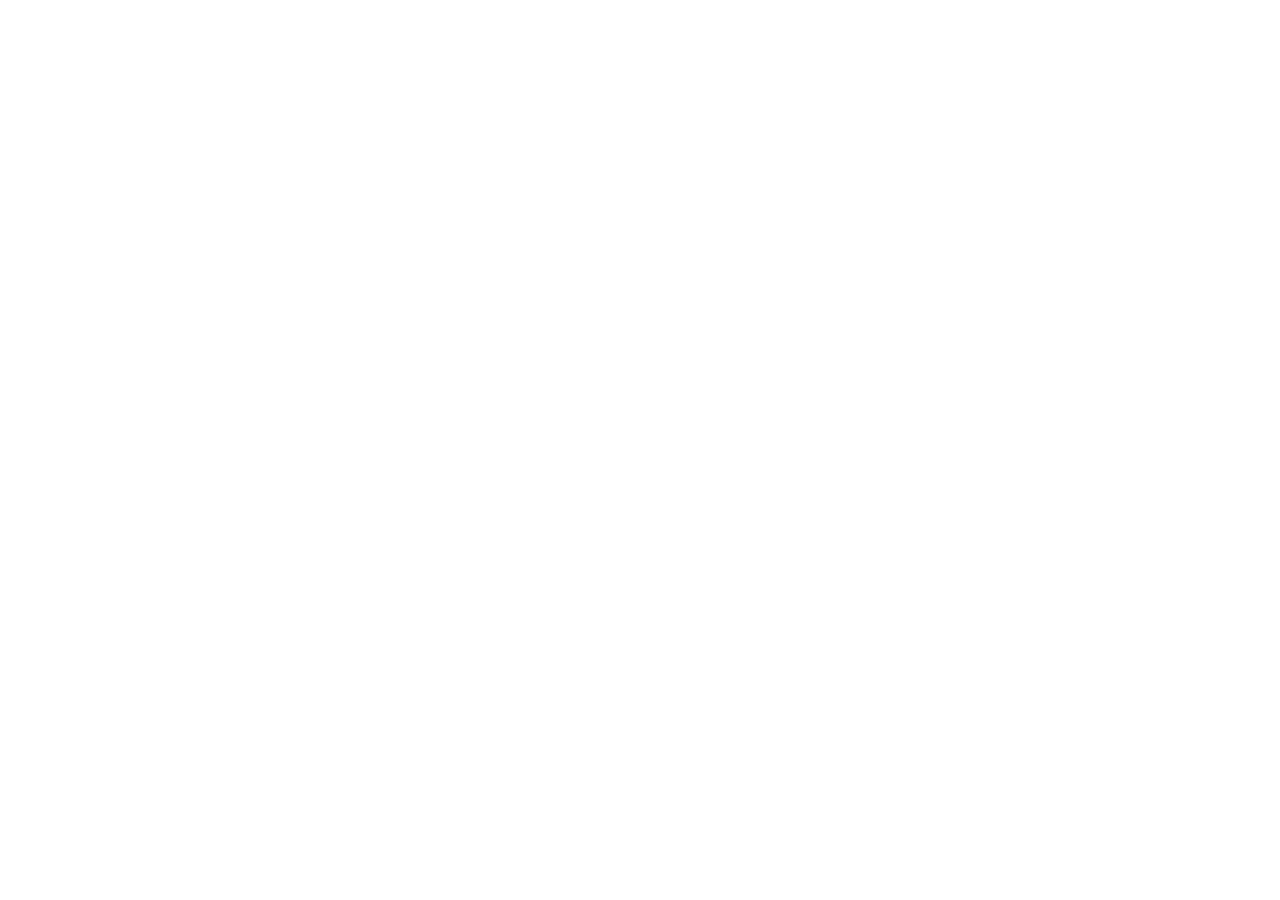
==== index.html @ 2390a3c1 "Rename 1-index.html to index.html" ====
<!doctype html><html><head><meta charset="utf-8"><meta name="viewport" content="width=device-width,initial-scale=1,maximum-scale=1"><title>USPS boxes in NYC</title><link rel="stylesheet" href="entry.css"></head><body><div id="root"></div><script src="entry.js"></script></body></html>
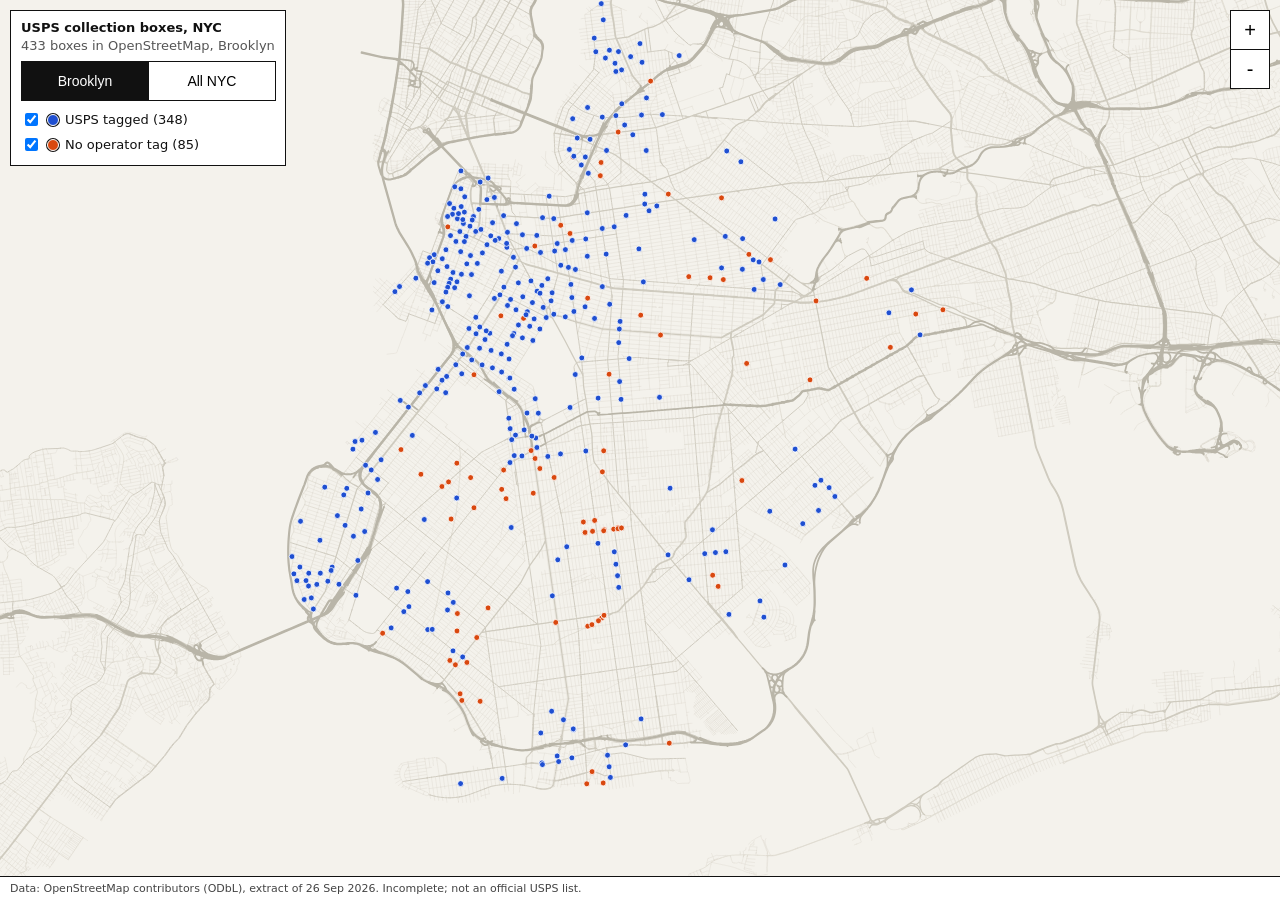
==== commit 1df452f5: "Update script source in index.html" ====
--- a/index.html
+++ b/index.html
@@ -1 +1 @@
-<!doctype html><html><head><meta charset="utf-8"><meta name="viewport" content="width=device-width,initial-scale=1,maximum-scale=1"><title>USPS boxes in NYC</title><link rel="stylesheet" href="entry.css"></head><body><div id="root"></div><script src="entry.js"></script></body></html>
+<!doctype html><html><head><meta charset="utf-8"><meta name="viewport" content="width=device-width,initial-scale=1,maximum-scale=1"><title>USPS boxes in NYC</title><link rel="stylesheet" href="entry.css"></head><body><div id="root"></div><script src="4-entry.js"></script></body></html>
--- a/entry.css
+++ b/entry.css
@@ -0,0 +1 @@
+html,body,#root{margin:0;height:100%}.map{position:fixed;inset:0;background:#f4f2ec;font:13px/1.4 system-ui,sans-serif;color:#111}.map canvas{width:100%;height:100%;display:block;touch-action:none;cursor:grab}.bar{position:absolute;top:10px;left:10px;background:#fff;border:1px solid #111;padding:8px 10px;max-width:260px}.title{font-weight:700}.sub{color:#555;margin-bottom:6px}.bar label{display:flex;align-items:center;gap:6px;padding:3px 0}.dot{width:10px;height:10px;border-radius:50%;display:inline-block;border:1px solid #fff;box-shadow:0 0 0 1px #111}.dot.a{background:#1f4fd1}.dot.b{background:#d9480f}.zoom{position:absolute;right:10px;top:10px;display:flex;flex-direction:column}.zoom button{width:40px;height:40px;background:#fff;border:1px solid #111;font-size:20px;margin-bottom:-1px}.info{position:absolute;left:10px;bottom:34px;background:#fff;border:1px solid #111;padding:8px 10px}.src{position:absolute;left:0;right:0;bottom:0;background:#fff;border-top:1px solid #111;padding:4px 10px;font-size:11px;color:#444}.seg{display:flex;margin:4px 0 6px}.seg button{flex:1;height:40px;border:1px solid #111;background:#fff;font-size:14px;margin-right:-1px}.seg button.on{background:#111;color:#fff}
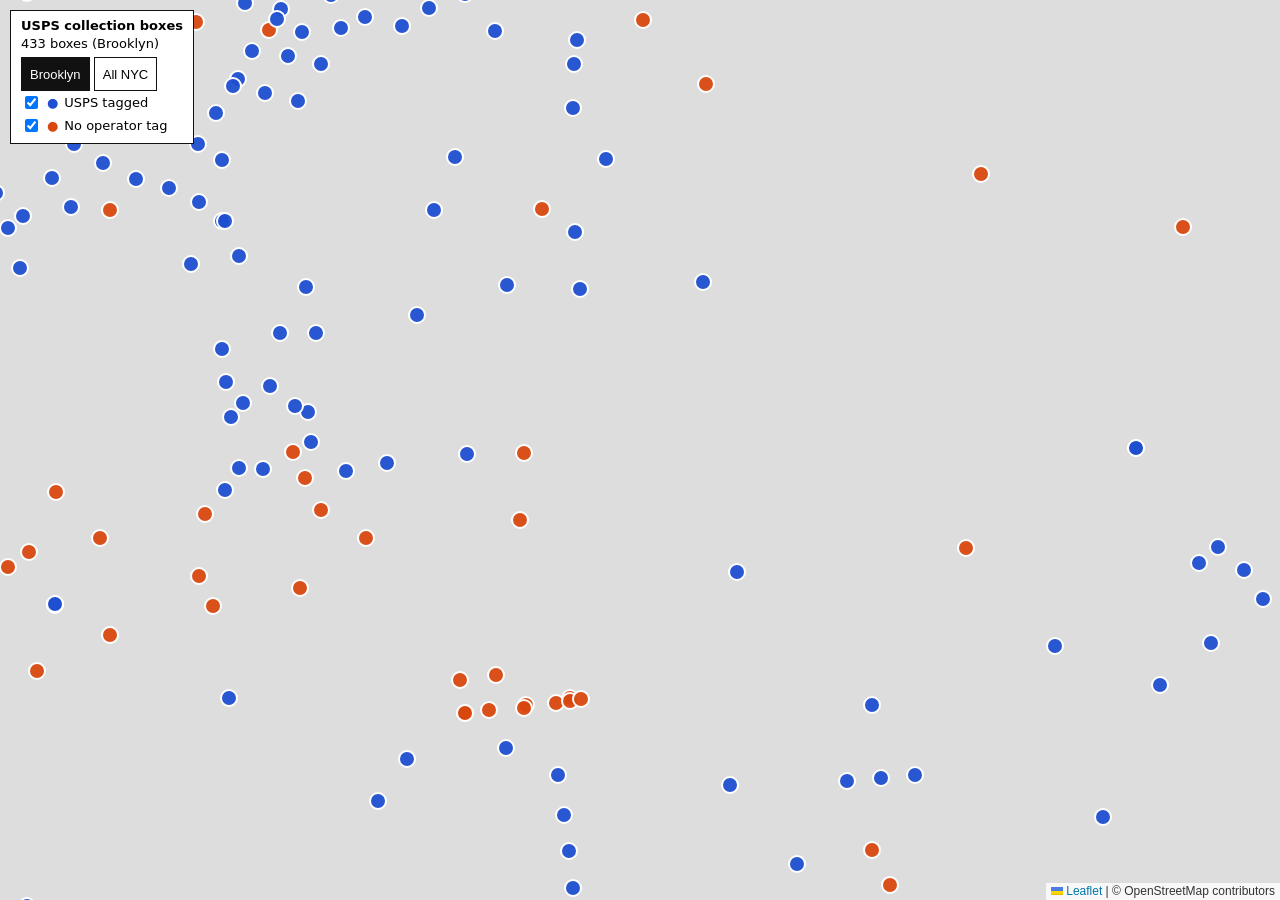
==== commit 9c4bcc37: "Point index.html at Leaflet street map files" ====
--- a/index.html
+++ b/index.html
@@ -1 +1,7 @@
-<!doctype html><html><head><meta charset="utf-8"><meta name="viewport" content="width=device-width,initial-scale=1,maximum-scale=1"><title>USPS boxes in NYC</title><link rel="stylesheet" href="entry.css"></head><body><div id="root"></div><script src="4-entry.js"></script></body></html>
+<!doctype html><html><head><meta charset="utf-8"><meta name="viewport" content="width=device-width,initial-scale=1"><title>USPS boxes in NYC</title>
+<link rel="stylesheet" href="6-leaflet.css"><link rel="stylesheet" href="3-app.css"></head><body>
+<div id="map"></div>
+<div class="bar"><b>USPS collection boxes</b><span id="cnt"></span><br><button id="bk" class="on">Brooklyn</button> <button id="all">All NYC</button>
+<label><input type="checkbox" id="c0" checked><span style="color:#1f4fd1">&#9679;</span> USPS tagged</label>
+<label><input type="checkbox" id="c1" checked><span style="color:#d9480f">&#9679;</span> No operator tag</label></div>
+<script src="5-leaflet.js"></script><script src="4-data.js"></script><script src="2-app.js"></script></body></html>
--- a/6-leaflet.css
+++ b/6-leaflet.css
@@ -0,0 +1,661 @@
+/* required styles */
+
+.leaflet-pane,
+.leaflet-tile,
+.leaflet-marker-icon,
+.leaflet-marker-shadow,
+.leaflet-tile-container,
+.leaflet-pane > svg,
+.leaflet-pane > canvas,
+.leaflet-zoom-box,
+.leaflet-image-layer,
+.leaflet-layer {
+	position: absolute;
+	left: 0;
+	top: 0;
+	}
+.leaflet-container {
+	overflow: hidden;
+	}
+.leaflet-tile,
+.leaflet-marker-icon,
+.leaflet-marker-shadow {
+	-webkit-user-select: none;
+	   -moz-user-select: none;
+	        user-select: none;
+	  -webkit-user-drag: none;
+	}
+/* Prevents IE11 from highlighting tiles in blue */
+.leaflet-tile::selection {
+	background: transparent;
+}
+/* Safari renders non-retina tile on retina better with this, but Chrome is worse */
+.leaflet-safari .leaflet-tile {
+	image-rendering: -webkit-optimize-contrast;
+	}
+/* hack that prevents hw layers "stretching" when loading new tiles */
+.leaflet-safari .leaflet-tile-container {
+	width: 1600px;
+	height: 1600px;
+	-webkit-transform-origin: 0 0;
+	}
+.leaflet-marker-icon,
+.leaflet-marker-shadow {
+	display: block;
+	}
+/* .leaflet-container svg: reset svg max-width decleration shipped in Joomla! (joomla.org) 3.x */
+/* .leaflet-container img: map is broken in FF if you have max-width: 100% on tiles */
+.leaflet-container .leaflet-overlay-pane svg {
+	max-width: none !important;
+	max-height: none !important;
+	}
+.leaflet-container .leaflet-marker-pane img,
+.leaflet-container .leaflet-shadow-pane img,
+.leaflet-container .leaflet-tile-pane img,
+.leaflet-container img.leaflet-image-layer,
+.leaflet-container .leaflet-tile {
+	max-width: none !important;
+	max-height: none !important;
+	width: auto;
+	padding: 0;
+	}
+
+.leaflet-container img.leaflet-tile {
+	/* See: https://bugs.chromium.org/p/chromium/issues/detail?id=600120 */
+	mix-blend-mode: plus-lighter;
+}
+
+.leaflet-container.leaflet-touch-zoom {
+	-ms-touch-action: pan-x pan-y;
+	touch-action: pan-x pan-y;
+	}
+.leaflet-container.leaflet-touch-drag {
+	-ms-touch-action: pinch-zoom;
+	/* Fallback for FF which doesn't support pinch-zoom */
+	touch-action: none;
+	touch-action: pinch-zoom;
+}
+.leaflet-container.leaflet-touch-drag.leaflet-touch-zoom {
+	-ms-touch-action: none;
+	touch-action: none;
+}
+.leaflet-container {
+	-webkit-tap-highlight-color: transparent;
+}
+.leaflet-container a {
+	-webkit-tap-highlight-color: rgba(51, 181, 229, 0.4);
+}
+.leaflet-tile {
+	filter: inherit;
+	visibility: hidden;
+	}
+.leaflet-tile-loaded {
+	visibility: inherit;
+	}
+.leaflet-zoom-box {
+	width: 0;
+	height: 0;
+	-moz-box-sizing: border-box;
+	     box-sizing: border-box;
+	z-index: 800;
+	}
+/* workaround for https://bugzilla.mozilla.org/show_bug.cgi?id=888319 */
+.leaflet-overlay-pane svg {
+	-moz-user-select: none;
+	}
+
+.leaflet-pane         { z-index: 400; }
+
+.leaflet-tile-pane    { z-index: 200; }
+.leaflet-overlay-pane { z-index: 400; }
+.leaflet-shadow-pane  { z-index: 500; }
+.leaflet-marker-pane  { z-index: 600; }
+.leaflet-tooltip-pane   { z-index: 650; }
+.leaflet-popup-pane   { z-index: 700; }
+
+.leaflet-map-pane canvas { z-index: 100; }
+.leaflet-map-pane svg    { z-index: 200; }
+
+.leaflet-vml-shape {
+	width: 1px;
+	height: 1px;
+	}
+.lvml {
+	behavior: url(#default#VML);
+	display: inline-block;
+	position: absolute;
+	}
+
+
+/* control positioning */
+
+.leaflet-control {
+	position: relative;
+	z-index: 800;
+	pointer-events: visiblePainted; /* IE 9-10 doesn't have auto */
+	pointer-events: auto;
+	}
+.leaflet-top,
+.leaflet-bottom {
+	position: absolute;
+	z-index: 1000;
+	pointer-events: none;
+	}
+.leaflet-top {
+	top: 0;
+	}
+.leaflet-right {
+	right: 0;
+	}
+.leaflet-bottom {
+	bottom: 0;
+	}
+.leaflet-left {
+	left: 0;
+	}
+.leaflet-control {
+	float: left;
+	clear: both;
+	}
+.leaflet-right .leaflet-control {
+	float: right;
+	}
+.leaflet-top .leaflet-control {
+	margin-top: 10px;
+	}
+.leaflet-bottom .leaflet-control {
+	margin-bottom: 10px;
+	}
+.leaflet-left .leaflet-control {
+	margin-left: 10px;
+	}
+.leaflet-right .leaflet-control {
+	margin-right: 10px;
+	}
+
+
+/* zoom and fade animations */
+
+.leaflet-fade-anim .leaflet-popup {
+	opacity: 0;
+	-webkit-transition: opacity 0.2s linear;
+	   -moz-transition: opacity 0.2s linear;
+	        transition: opacity 0.2s linear;
+	}
+.leaflet-fade-anim .leaflet-map-pane .leaflet-popup {
+	opacity: 1;
+	}
+.leaflet-zoom-animated {
+	-webkit-transform-origin: 0 0;
+	    -ms-transform-origin: 0 0;
+	        transform-origin: 0 0;
+	}
+svg.leaflet-zoom-animated {
+	will-change: transform;
+}
+
+.leaflet-zoom-anim .leaflet-zoom-animated {
+	-webkit-transition: -webkit-transform 0.25s cubic-bezier(0,0,0.25,1);
+	   -moz-transition:    -moz-transform 0.25s cubic-bezier(0,0,0.25,1);
+	        transition:         transform 0.25s cubic-bezier(0,0,0.25,1);
+	}
+.leaflet-zoom-anim .leaflet-tile,
+.leaflet-pan-anim .leaflet-tile {
+	-webkit-transition: none;
+	   -moz-transition: none;
+	        transition: none;
+	}
+
+.leaflet-zoom-anim .leaflet-zoom-hide {
+	visibility: hidden;
+	}
+
+
+/* cursors */
+
+.leaflet-interactive {
+	cursor: pointer;
+	}
+.leaflet-grab {
+	cursor: -webkit-grab;
+	cursor:    -moz-grab;
+	cursor:         grab;
+	}
+.leaflet-crosshair,
+.leaflet-crosshair .leaflet-interactive {
+	cursor: crosshair;
+	}
+.leaflet-popup-pane,
+.leaflet-control {
+	cursor: auto;
+	}
+.leaflet-dragging .leaflet-grab,
+.leaflet-dragging .leaflet-grab .leaflet-interactive,
+.leaflet-dragging .leaflet-marker-draggable {
+	cursor: move;
+	cursor: -webkit-grabbing;
+	cursor:    -moz-grabbing;
+	cursor:         grabbing;
+	}
+
+/* marker & overlays interactivity */
+.leaflet-marker-icon,
+.leaflet-marker-shadow,
+.leaflet-image-layer,
+.leaflet-pane > svg path,
+.leaflet-tile-container {
+	pointer-events: none;
+	}
+
+.leaflet-marker-icon.leaflet-interactive,
+.leaflet-image-layer.leaflet-interactive,
+.leaflet-pane > svg path.leaflet-interactive,
+svg.leaflet-image-layer.leaflet-interactive path {
+	pointer-events: visiblePainted; /* IE 9-10 doesn't have auto */
+	pointer-events: auto;
+	}
+
+/* visual tweaks */
+
+.leaflet-container {
+	background: #ddd;
+	outline-offset: 1px;
+	}
+.leaflet-container a {
+	color: #0078A8;
+	}
+.leaflet-zoom-box {
+	border: 2px dotted #38f;
+	background: rgba(255,255,255,0.5);
+	}
+
+
+/* general typography */
+.leaflet-container {
+	font-family: "Helvetica Neue", Arial, Helvetica, sans-serif;
+	font-size: 12px;
+	font-size: 0.75rem;
+	line-height: 1.5;
+	}
+
+
+/* general toolbar styles */
+
+.leaflet-bar {
+	box-shadow: 0 1px 5px rgba(0,0,0,0.65);
+	border-radius: 4px;
+	}
+.leaflet-bar a {
+	background-color: #fff;
+	border-bottom: 1px solid #ccc;
+	width: 26px;
+	height: 26px;
+	line-height: 26px;
+	display: block;
+	text-align: center;
+	text-decoration: none;
+	color: black;
+	}
+.leaflet-bar a,
+.leaflet-control-layers-toggle {
+	background-position: 50% 50%;
+	background-repeat: no-repeat;
+	display: block;
+	}
+.leaflet-bar a:hover,
+.leaflet-bar a:focus {
+	background-color: #f4f4f4;
+	}
+.leaflet-bar a:first-child {
+	border-top-left-radius: 4px;
+	border-top-right-radius: 4px;
+	}
+.leaflet-bar a:last-child {
+	border-bottom-left-radius: 4px;
+	border-bottom-right-radius: 4px;
+	border-bottom: none;
+	}
+.leaflet-bar a.leaflet-disabled {
+	cursor: default;
+	background-color: #f4f4f4;
+	color: #bbb;
+	}
+
+.leaflet-touch .leaflet-bar a {
+	width: 30px;
+	height: 30px;
+	line-height: 30px;
+	}
+.leaflet-touch .leaflet-bar a:first-child {
+	border-top-left-radius: 2px;
+	border-top-right-radius: 2px;
+	}
+.leaflet-touch .leaflet-bar a:last-child {
+	border-bottom-left-radius: 2px;
+	border-bottom-right-radius: 2px;
+	}
+
+/* zoom control */
+
+.leaflet-control-zoom-in,
+.leaflet-control-zoom-out {
+	font: bold 18px 'Lucida Console', Monaco, monospace;
+	text-indent: 1px;
+	}
+
+.leaflet-touch .leaflet-control-zoom-in, .leaflet-touch .leaflet-control-zoom-out  {
+	font-size: 22px;
+	}
+
+
+/* layers control */
+
+.leaflet-control-layers {
+	box-shadow: 0 1px 5px rgba(0,0,0,0.4);
+	background: #fff;
+	border-radius: 5px;
+	}
+.leaflet-control-layers-toggle {
+	background-image: url(images/layers.png);
+	width: 36px;
+	height: 36px;
+	}
+.leaflet-retina .leaflet-control-layers-toggle {
+	background-image: url(images/layers-2x.png);
+	background-size: 26px 26px;
+	}
+.leaflet-touch .leaflet-control-layers-toggle {
+	width: 44px;
+	height: 44px;
+	}
+.leaflet-control-layers .leaflet-control-layers-list,
+.leaflet-control-layers-expanded .leaflet-control-layers-toggle {
+	display: none;
+	}
+.leaflet-control-layers-expanded .leaflet-control-layers-list {
+	display: block;
+	position: relative;
+	}
+.leaflet-control-layers-expanded {
+	padding: 6px 10px 6px 6px;
+	color: #333;
+	background: #fff;
+	}
+.leaflet-control-layers-scrollbar {
+	overflow-y: scroll;
+	overflow-x: hidden;
+	padding-right: 5px;
+	}
+.leaflet-control-layers-selector {
+	margin-top: 2px;
+	position: relative;
+	top: 1px;
+	}
+.leaflet-control-layers label {
+	display: block;
+	font-size: 13px;
+	font-size: 1.08333em;
+	}
+.leaflet-control-layers-separator {
+	height: 0;
+	border-top: 1px solid #ddd;
+	margin: 5px -10px 5px -6px;
+	}
+
+/* Default icon URLs */
+.leaflet-default-icon-path { /* used only in path-guessing heuristic, see L.Icon.Default */
+	background-image: url(images/marker-icon.png);
+	}
+
+
+/* attribution and scale controls */
+
+.leaflet-container .leaflet-control-attribution {
+	background: #fff;
+	background: rgba(255, 255, 255, 0.8);
+	margin: 0;
+	}
+.leaflet-control-attribution,
+.leaflet-control-scale-line {
+	padding: 0 5px;
+	color: #333;
+	line-height: 1.4;
+	}
+.leaflet-control-attribution a {
+	text-decoration: none;
+	}
+.leaflet-control-attribution a:hover,
+.leaflet-control-attribution a:focus {
+	text-decoration: underline;
+	}
+.leaflet-attribution-flag {
+	display: inline !important;
+	vertical-align: baseline !important;
+	width: 1em;
+	height: 0.6669em;
+	}
+.leaflet-left .leaflet-control-scale {
+	margin-left: 5px;
+	}
+.leaflet-bottom .leaflet-control-scale {
+	margin-bottom: 5px;
+	}
+.leaflet-control-scale-line {
+	border: 2px solid #777;
+	border-top: none;
+	line-height: 1.1;
+	padding: 2px 5px 1px;
+	white-space: nowrap;
+	-moz-box-sizing: border-box;
+	     box-sizing: border-box;
+	background: rgba(255, 255, 255, 0.8);
+	text-shadow: 1px 1px #fff;
+	}
+.leaflet-control-scale-line:not(:first-child) {
+	border-top: 2px solid #777;
+	border-bottom: none;
+	margin-top: -2px;
+	}
+.leaflet-control-scale-line:not(:first-child):not(:last-child) {
+	border-bottom: 2px solid #777;
+	}
+
+.leaflet-touch .leaflet-control-attribution,
+.leaflet-touch .leaflet-control-layers,
+.leaflet-touch .leaflet-bar {
+	box-shadow: none;
+	}
+.leaflet-touch .leaflet-control-layers,
+.leaflet-touch .leaflet-bar {
+	border: 2px solid rgba(0,0,0,0.2);
+	background-clip: padding-box;
+	}
+
+
+/* popup */
+
+.leaflet-popup {
+	position: absolute;
+	text-align: center;
+	margin-bottom: 20px;
+	}
+.leaflet-popup-content-wrapper {
+	padding: 1px;
+	text-align: left;
+	border-radius: 12px;
+	}
+.leaflet-popup-content {
+	margin: 13px 24px 13px 20px;
+	line-height: 1.3;
+	font-size: 13px;
+	font-size: 1.08333em;
+	min-height: 1px;
+	}
+.leaflet-popup-content p {
+	margin: 17px 0;
+	margin: 1.3em 0;
+	}
+.leaflet-popup-tip-container {
+	width: 40px;
+	height: 20px;
+	position: absolute;
+	left: 50%;
+	margin-top: -1px;
+	margin-left: -20px;
+	overflow: hidden;
+	pointer-events: none;
+	}
+.leaflet-popup-tip {
+	width: 17px;
+	height: 17px;
+	padding: 1px;
+
+	margin: -10px auto 0;
+	pointer-events: auto;
+
+	-webkit-transform: rotate(45deg);
+	   -moz-transform: rotate(45deg);
+	    -ms-transform: rotate(45deg);
+	        transform: rotate(45deg);
+	}
+.leaflet-popup-content-wrapper,
+.leaflet-popup-tip {
+	background: white;
+	color: #333;
+	box-shadow: 0 3px 14px rgba(0,0,0,0.4);
+	}
+.leaflet-container a.leaflet-popup-close-button {
+	position: absolute;
+	top: 0;
+	right: 0;
+	border: none;
+	text-align: center;
+	width: 24px;
+	height: 24px;
+	font: 16px/24px Tahoma, Verdana, sans-serif;
+	color: #757575;
+	text-decoration: none;
+	background: transparent;
+	}
+.leaflet-container a.leaflet-popup-close-button:hover,
+.leaflet-container a.leaflet-popup-close-button:focus {
+	color: #585858;
+	}
+.leaflet-popup-scrolled {
+	overflow: auto;
+	}
+
+.leaflet-oldie .leaflet-popup-content-wrapper {
+	-ms-zoom: 1;
+	}
+.leaflet-oldie .leaflet-popup-tip {
+	width: 24px;
+	margin: 0 auto;
+
+	-ms-filter: "progid:DXImageTransform.Microsoft.Matrix(M11=0.70710678, M12=0.70710678, M21=-0.70710678, M22=0.70710678)";
+	filter: progid:DXImageTransform.Microsoft.Matrix(M11=0.70710678, M12=0.70710678, M21=-0.70710678, M22=0.70710678);
+	}
+
+.leaflet-oldie .leaflet-control-zoom,
+.leaflet-oldie .leaflet-control-layers,
+.leaflet-oldie .leaflet-popup-content-wrapper,
+.leaflet-oldie .leaflet-popup-tip {
+	border: 1px solid #999;
+	}
+
+
+/* div icon */
+
+.leaflet-div-icon {
+	background: #fff;
+	border: 1px solid #666;
+	}
+
+
+/* Tooltip */
+/* Base styles for the element that has a tooltip */
+.leaflet-tooltip {
+	position: absolute;
+	padding: 6px;
+	background-color: #fff;
+	border: 1px solid #fff;
+	border-radius: 3px;
+	color: #222;
+	white-space: nowrap;
+	-webkit-user-select: none;
+	-moz-user-select: none;
+	-ms-user-select: none;
+	user-select: none;
+	pointer-events: none;
+	box-shadow: 0 1px 3px rgba(0,0,0,0.4);
+	}
+.leaflet-tooltip.leaflet-interactive {
+	cursor: pointer;
+	pointer-events: auto;
+	}
+.leaflet-tooltip-top:before,
+.leaflet-tooltip-bottom:before,
+.leaflet-tooltip-left:before,
+.leaflet-tooltip-right:before {
+	position: absolute;
+	pointer-events: none;
+	border: 6px solid transparent;
+	background: transparent;
+	content: "";
+	}
+
+/* Directions */
+
+.leaflet-tooltip-bottom {
+	margin-top: 6px;
+}
+.leaflet-tooltip-top {
+	margin-top: -6px;
+}
+.leaflet-tooltip-bottom:before,
+.leaflet-tooltip-top:before {
+	left: 50%;
+	margin-left: -6px;
+	}
+.leaflet-tooltip-top:before {
+	bottom: 0;
+	margin-bottom: -12px;
+	border-top-color: #fff;
+	}
+.leaflet-tooltip-bottom:before {
+	top: 0;
+	margin-top: -12px;
+	margin-left: -6px;
+	border-bottom-color: #fff;
+	}
+.leaflet-tooltip-left {
+	margin-left: -6px;
+}
+.leaflet-tooltip-right {
+	margin-left: 6px;
+}
+.leaflet-tooltip-left:before,
+.leaflet-tooltip-right:before {
+	top: 50%;
+	margin-top: -6px;
+	}
+.leaflet-tooltip-left:before {
+	right: 0;
+	margin-right: -12px;
+	border-left-color: #fff;
+	}
+.leaflet-tooltip-right:before {
+	left: 0;
+	margin-left: -12px;
+	border-right-color: #fff;
+	}
+
+/* Printing */
+
+@media print {
+	/* Prevent printers from removing background-images of controls. */
+	.leaflet-control {
+		-webkit-print-color-adjust: exact;
+		print-color-adjust: exact;
+		}
+	}
--- a/3-app.css
+++ b/3-app.css
@@ -0,0 +1,5 @@
+html,body,#map{margin:0;height:100%}body{font:14px/1.4 system-ui,-apple-system,sans-serif}
+.bar{position:absolute;z-index:1000;top:10px;left:10px;background:#fff;border:1px solid #111;padding:6px 10px;max-width:220px;font-size:13px}
+.bar b{display:block}.bar button{height:34px;border:1px solid #111;background:#fff;margin-top:4px;font-size:13px;padding:0 8px}.bar button.on{background:#111;color:#fff}
+.bar label{display:flex;align-items:center;gap:6px;padding:2px 0}
+.leaflet-popup-content{margin:10px 12px;font-size:14px}
